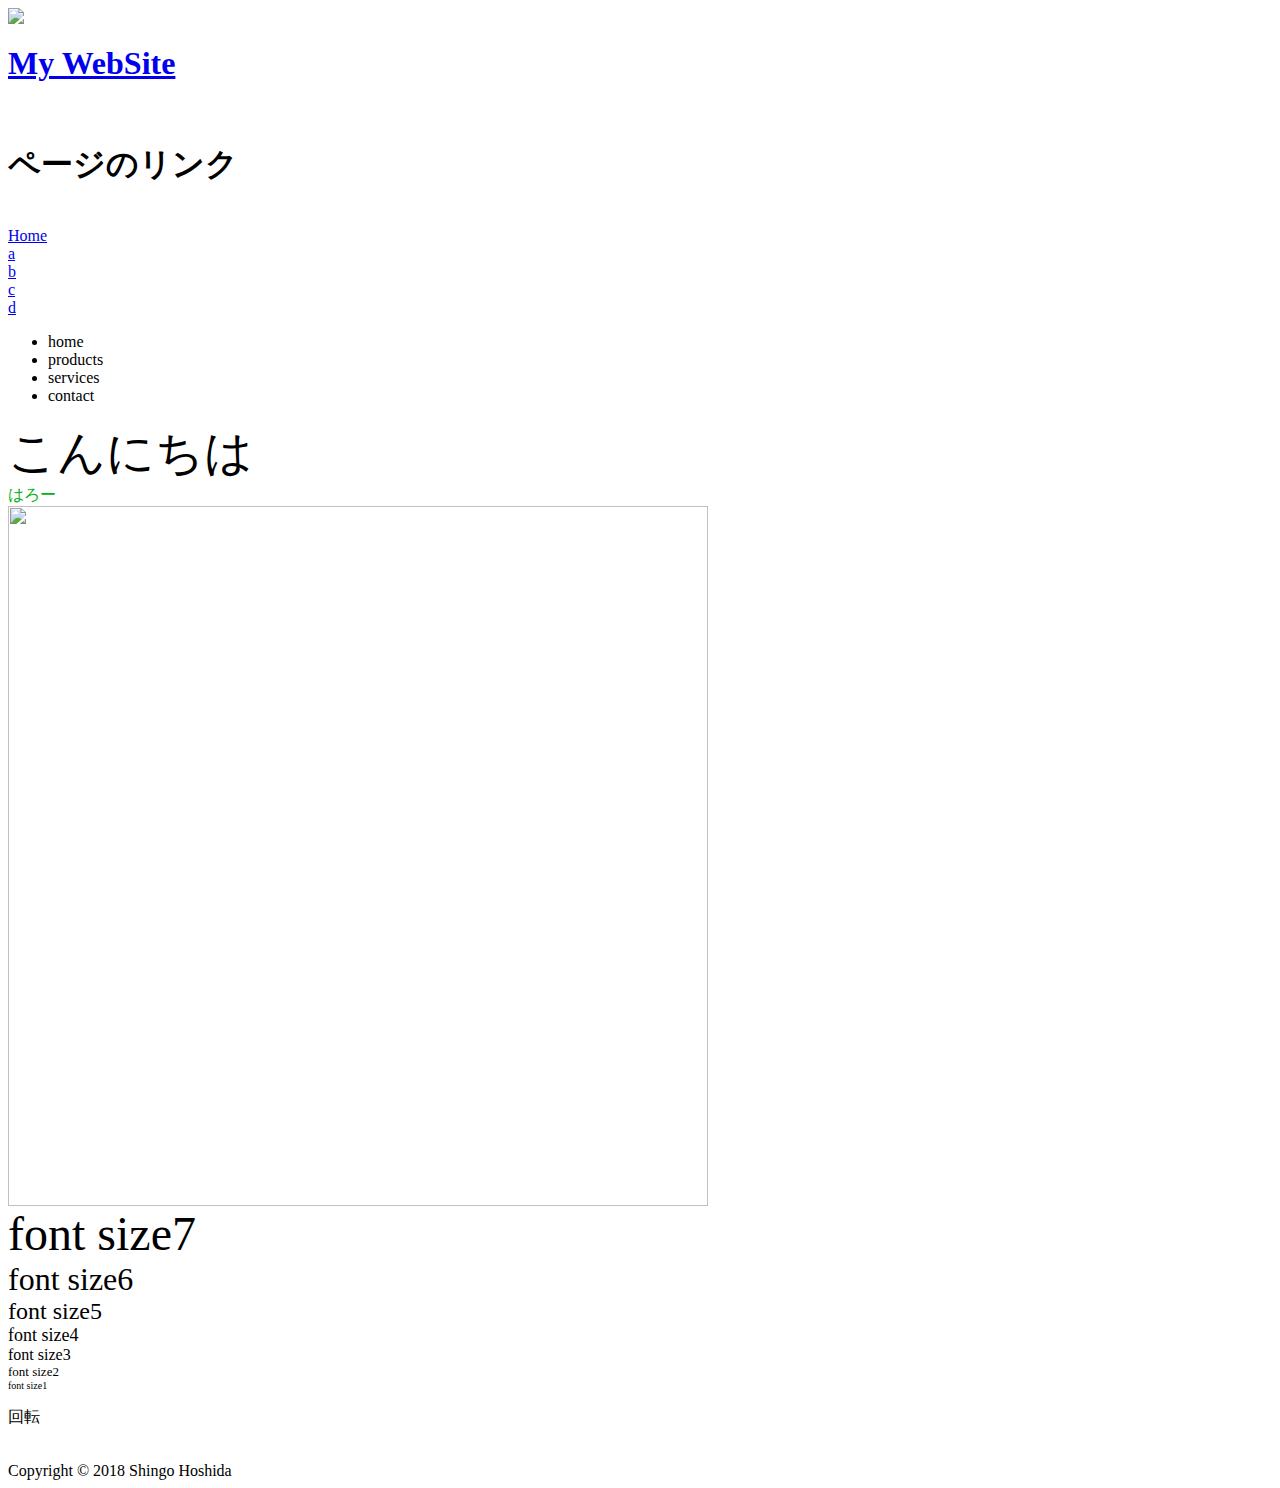
==== index.html @ 7da43745 "Create index.html" ====
<!DOCTYPE>
<html>
 <head>
  <link rel="stylesheet" type="text/css" href="css/style.css">
  <title>星田真吾のホームページ</title>
  <style type="text/css">
  </style>
  </head>
  <body>
    <div class="bg_container"><div class="bg"><img src="image/remini_bg.jpg" id="rotate"></div></div>
    <div >
    <div id="wrapper">
      <a href="index.html"><h1 id ="header">My WebSite</h1></a>
      <br>
      <div id="container">
        <div id ="sidebar">
          <div class=sidebar_link>
          </nav>
            <h1>ページのリンク</h1><br>
            <a href="index.html">Home</a><br>
            <a href="01a/index.html">a</a><br>
            <a href="02b/index.html">b</a><br>
            <a href="03c/index.html">c</a><br>
            <a href="04d/index.html">d</a><br>
            <nav>
            <ul>
              <li>home</li>
              <li>products</li>
              <li>services</li>
              <li>contact</li>
            </ul>
          </div>
        </div>
        <div id ="content">
          <font size="7">こんにちは</font><br>
          <font color=rgb(1, 126, 44)>はろー</font><br>
          <img src="image/neko0001.png"width="700"><br>
          <font size="7">font size7</font><br>
          <font size="6">font size6</font><br>
          <font size="5">font size5</font><br>
          <font size="4">font size4</font><br>
          <font size="3">font size3</font><br>
          <font size="2">font size2</font><br>
          <font size="1">font size1</font><br>
          <p id="p1" class="rotate-anime">回転</p><br>
        </div>
      </div>
    </div>
  </div>
  <footer>Copyright © 2018 Shingo Hoshida</footer>
  </body>
</html>
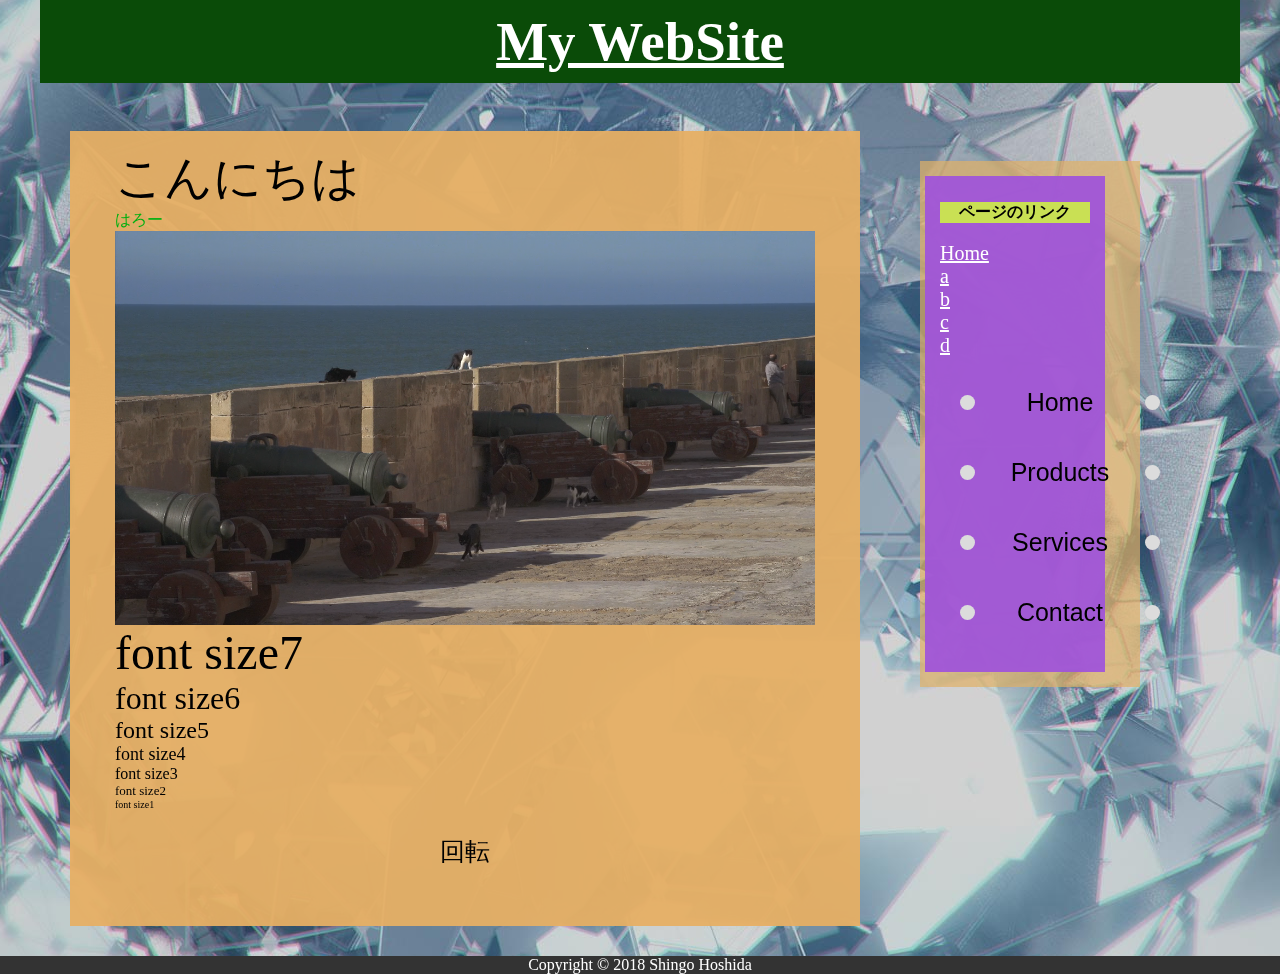
==== commit 002b5d11: "Update index.html" ====
--- a/index.html
+++ b/index.html
@@ -2,7 +2,7 @@
 <html>
  <head>
   <link rel="stylesheet" type="text/css" href="css/style.css">
-  <title>星田真吾のホームページ</title>
+  <title>のホームページ</title>
   <style type="text/css">
   </style>
   </head>
--- a/css/style.css
+++ b/css/style.css
@@ -0,0 +1,4 @@
+@charset "utf-8";
+
+/* 基本レイアウト ここから↓ */
+@import url(common.css);
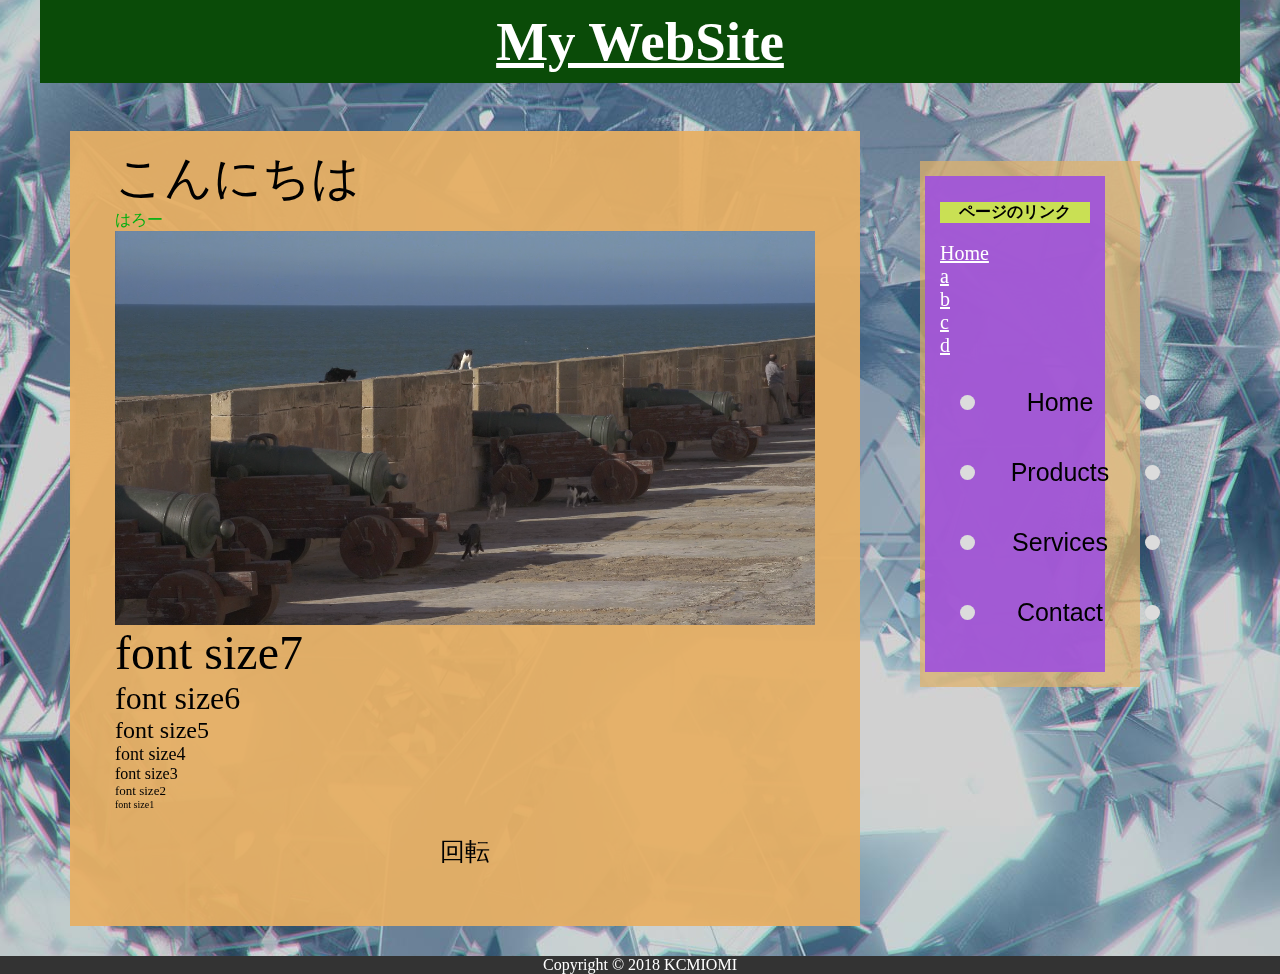
==== commit af5b39da: "Update index.html" ====
--- a/index.html
+++ b/index.html
@@ -47,6 +47,6 @@
       </div>
     </div>
   </div>
-  <footer>Copyright © 2018 Shingo Hoshida</footer>
+  <footer>Copyright © 2018 KCMIOMI</footer>
   </body>
 </html>
--- a/css/style.css
+++ b/css/style.css
@@ -1,4 +1,2 @@
 @charset "utf-8";
-
-/* 基本レイアウト ここから↓ */
 @import url(common.css);
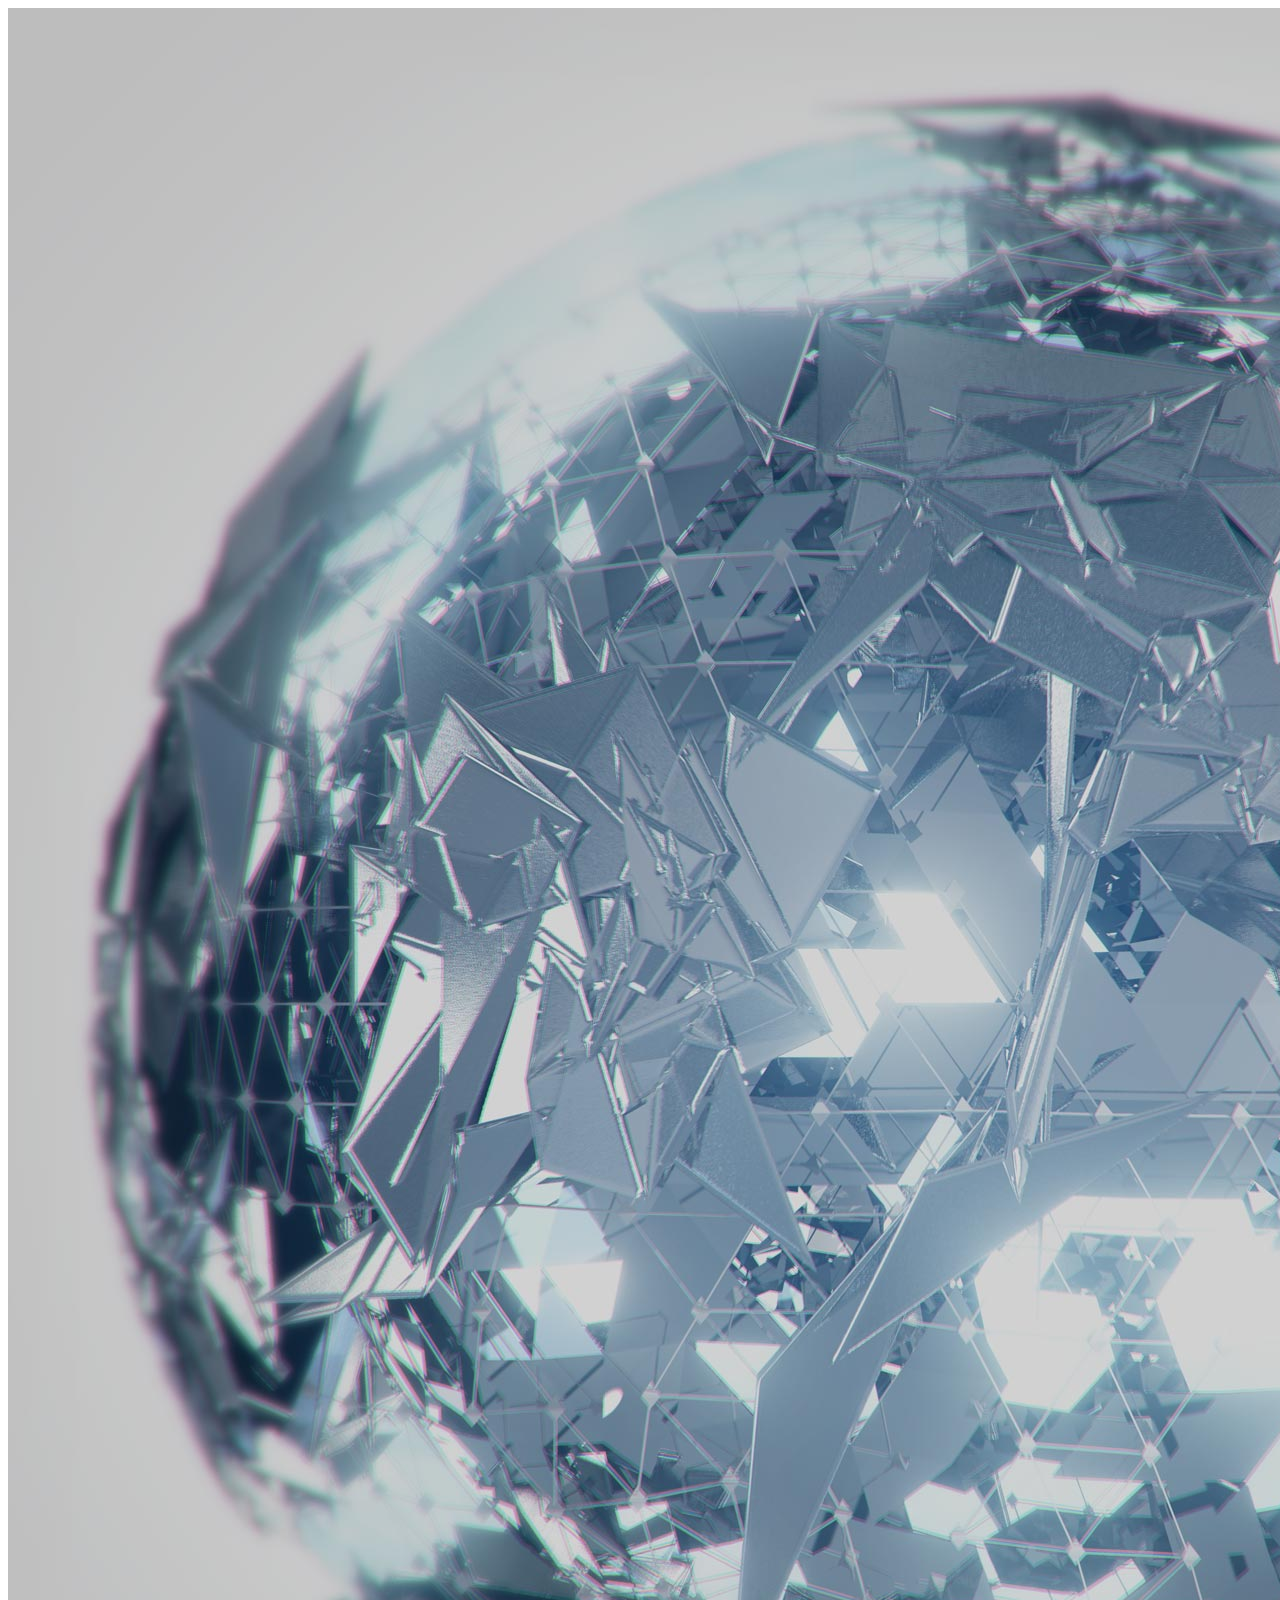
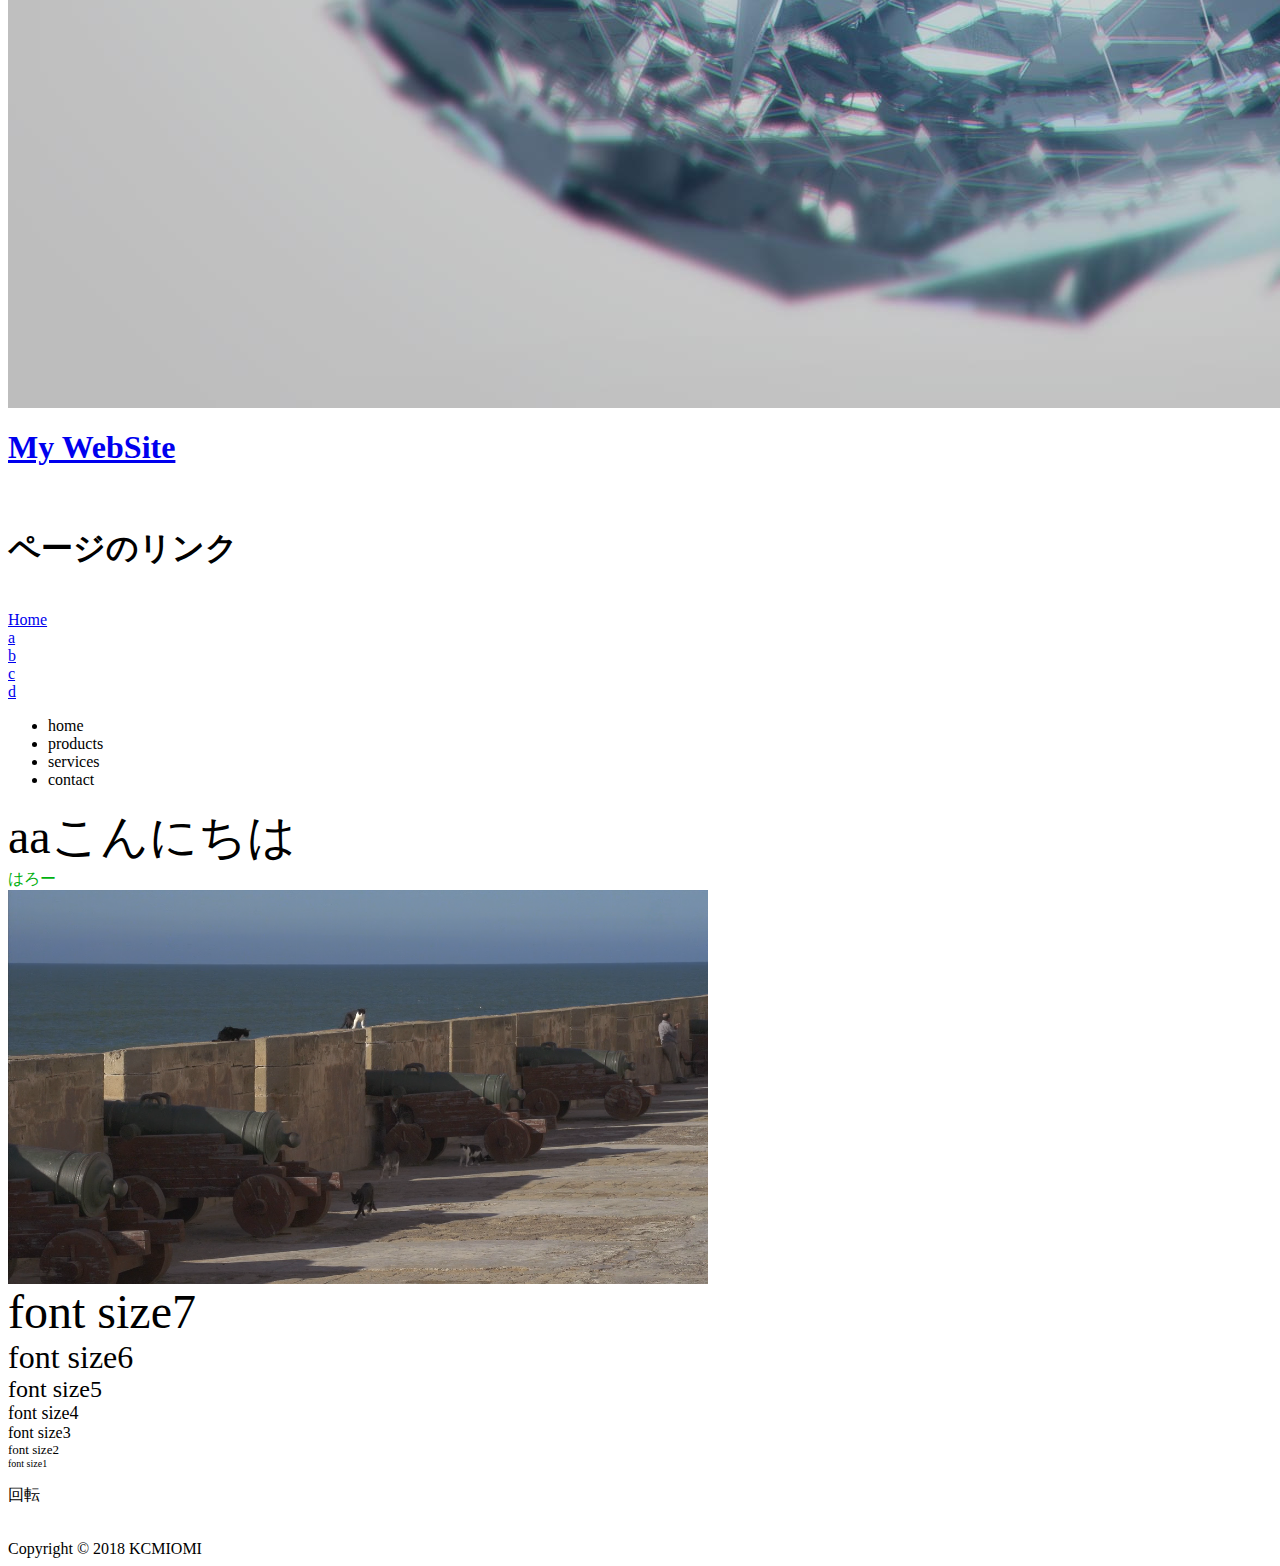
==== commit a6c0c58a: "Update index.html" ====
--- a/index.html
+++ b/index.html
@@ -32,7 +32,7 @@
           </div>
         </div>
         <div id ="content">
-          <font size="7">こんにちは</font><br>
+          <font size="7">aaこんにちは</font><br>
           <font color=rgb(1, 126, 44)>はろー</font><br>
           <img src="image/neko0001.png"width="700"><br>
           <font size="7">font size7</font><br>
--- a/css/style.css
+++ b/css/style.css
@@ -1,2 +1,2 @@
 @charset "utf-8";
-@import url(common.css);
+@import url(https://github.com/KCMIOMI/miomio/tree/master/css/common.css);
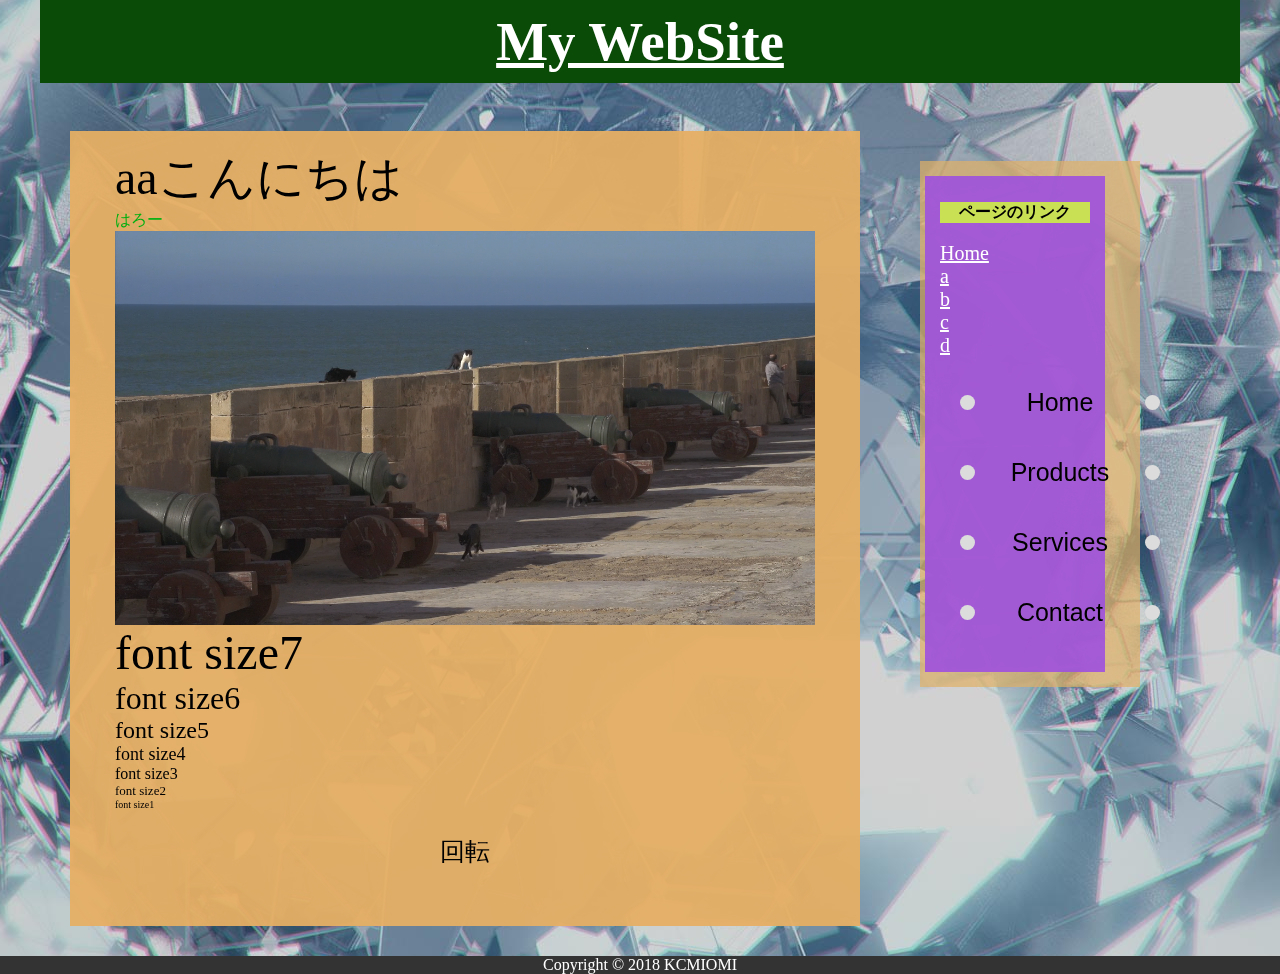
==== commit 015fdd70: "Update index.html" ====
--- a/index.html
+++ b/index.html
@@ -1,7 +1,7 @@
 <!DOCTYPE>
 <html>
  <head>
-  <link rel="stylesheet" type="text/css" href="css/style.css">
+  <link rel="stylesheet" type="text/css" href="style.css">
   <title>のホームページ</title>
   <style type="text/css">
   </style>
--- a/style.css
+++ b/style.css
@@ -0,0 +1 @@
+@import url("css/common.css");
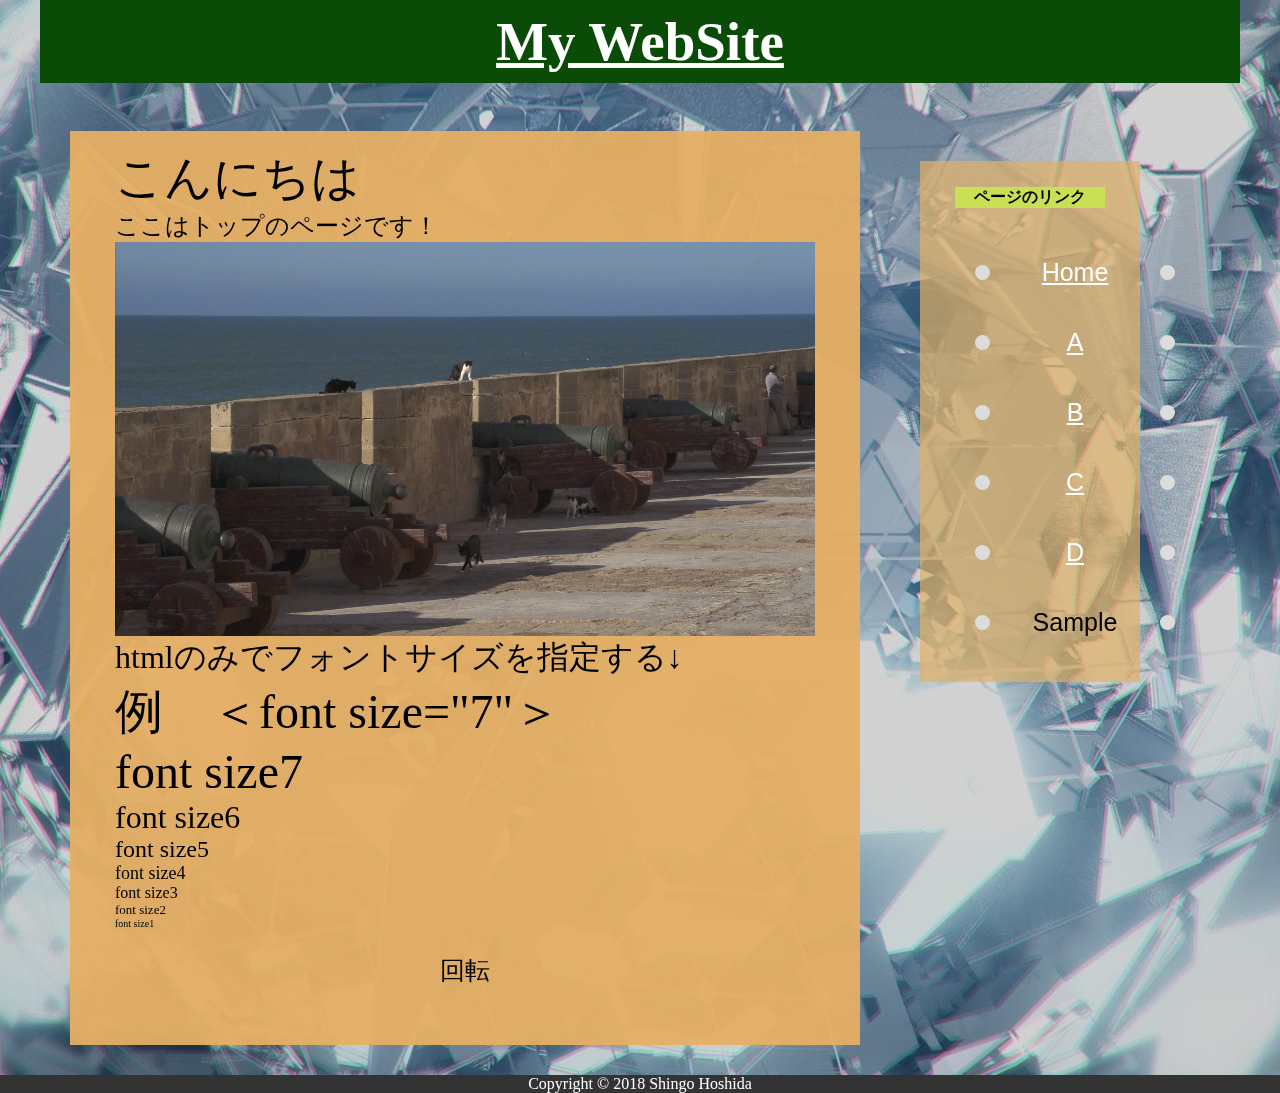
==== commit 73f9a390: "Update index.html" ====
--- a/index.html
+++ b/index.html
@@ -2,7 +2,7 @@
 <html>
  <head>
   <link rel="stylesheet" type="text/css" href="style.css">
-  <title>のホームページ</title>
+  <title>星田真吾のホームページ</title>
   <style type="text/css">
   </style>
   </head>
@@ -10,31 +10,28 @@
     <div class="bg_container"><div class="bg"><img src="image/remini_bg.jpg" id="rotate"></div></div>
     <div >
     <div id="wrapper">
-      <a href="index.html"><h1 id ="header">My WebSite</h1></a>
+      <a href="index.html"><h1 id ="header" class="TitleFont01">My WebSite</h1></a>
       <br>
       <div id="container">
-        <div id ="sidebar">
-          <div class=sidebar_link>
+        <div id ="sidebar"class=sidebar_link>
+          <h1 class="box8">ページのリンク</h1><br>
+          <nav>
+            <ul>
+              <a href="index.html"><li>Home</li></a>
+              <a href="01a/index.html"><li>a</li></a>
+              <a href="02b/index.html"><li>b</li></a>
+              <a href="03c/index.html"><li>c</li></a>
+              <a href="04d/index.html"><li>d</li></a>
+              <li>sample</li>
+            </ul>
           </nav>
-            <h1>ページのリンク</h1><br>
-            <a href="index.html">Home</a><br>
-            <a href="01a/index.html">a</a><br>
-            <a href="02b/index.html">b</a><br>
-            <a href="03c/index.html">c</a><br>
-            <a href="04d/index.html">d</a><br>
-            <nav>
-            <ul>
-              <li>home</li>
-              <li>products</li>
-              <li>services</li>
-              <li>contact</li>
-            </ul>
-          </div>
         </div>
         <div id ="content">
-          <font size="7">aaこんにちは</font><br>
-          <font color=rgb(1, 126, 44)>はろー</font><br>
+          <font size="7">こんにちは</font><br>
+          <font size="5">ここはトップのページです！</font><br>
           <img src="image/neko0001.png"width="700"><br>
+          <font size="6">htmlのみでフォントサイズを指定する↓</font><br>
+          <font size="7">例　＜font size="7"＞</font><br>
           <font size="7">font size7</font><br>
           <font size="6">font size6</font><br>
           <font size="5">font size5</font><br>
@@ -47,6 +44,6 @@
       </div>
     </div>
   </div>
-  <footer>Copyright © 2018 KCMIOMI</footer>
+  <footer>Copyright © 2018 Shingo Hoshida</footer>
   </body>
 </html>
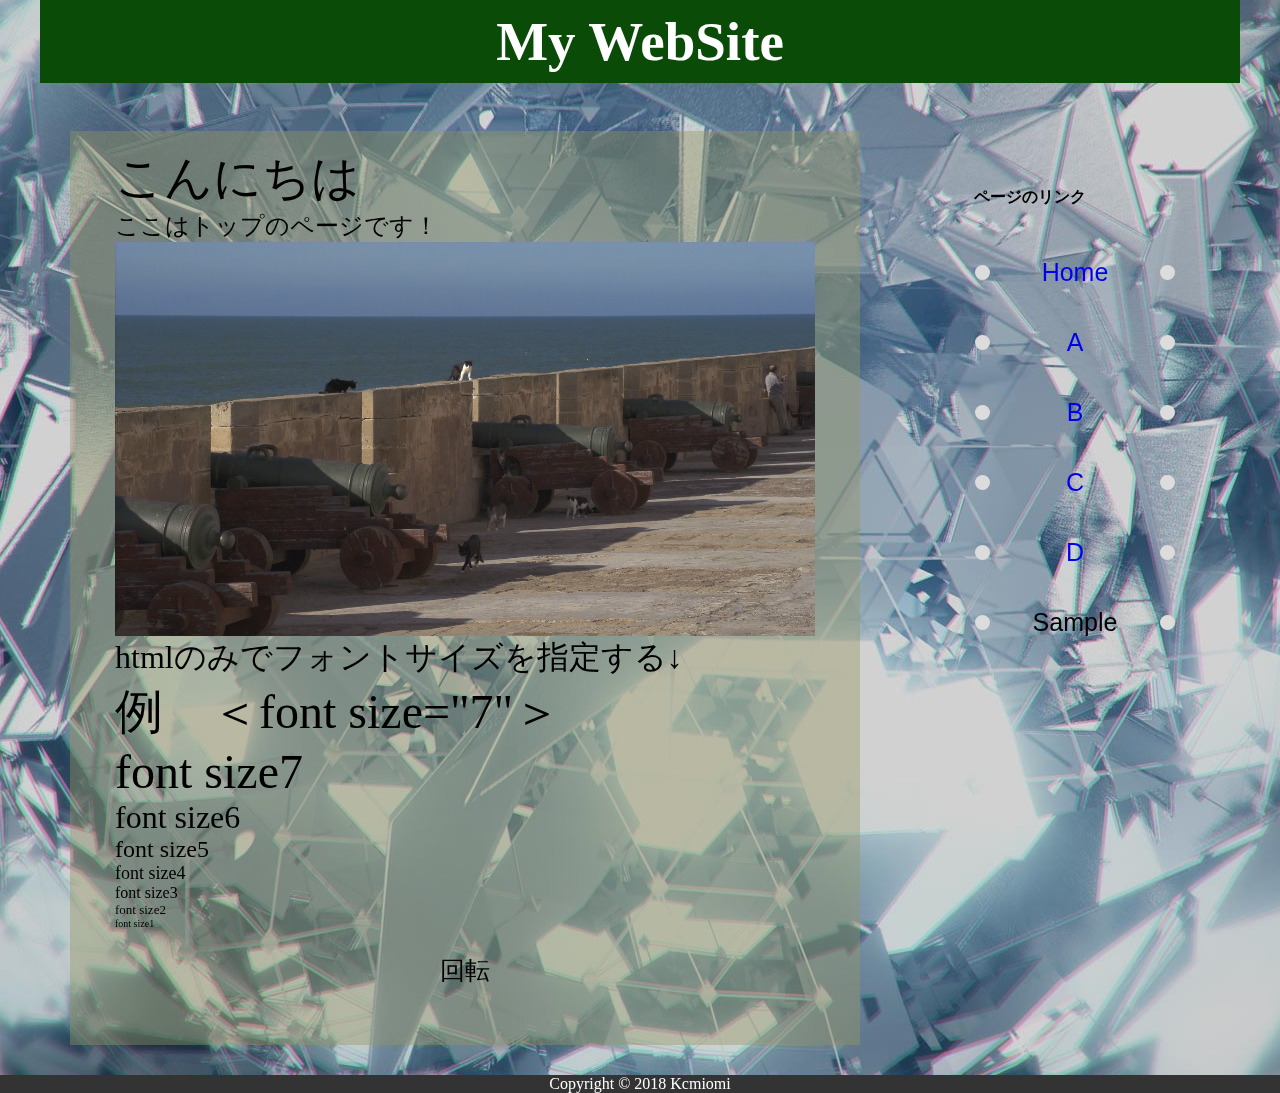
==== commit 13fcb583: "Update index.html" ====
--- a/index.html
+++ b/index.html
@@ -2,7 +2,7 @@
 <html>
  <head>
   <link rel="stylesheet" type="text/css" href="style.css">
-  <title>星田真吾のホームページ</title>
+  <title>のホームページ</title>
   <style type="text/css">
   </style>
   </head>
@@ -44,6 +44,6 @@
       </div>
     </div>
   </div>
-  <footer>Copyright © 2018 Shingo Hoshida</footer>
+  <footer>Copyright © 2018 Kcmiomi</footer>
   </body>
 </html>
--- a/style.css
+++ b/style.css
@@ -1 +1,8 @@
-@import url("css/common.css");
+@charset "utf-8";
+@import url(css/common2.css);
+@import url(css/Fonts.css);
+@import url(css/BackImage.css);
+@import url(css/RotateAnime.css);
+@import url(css/ButtonEffect.css);
+@import url(css/Animating SVG Text.css);
+@import url(css/DesignClass.css);
